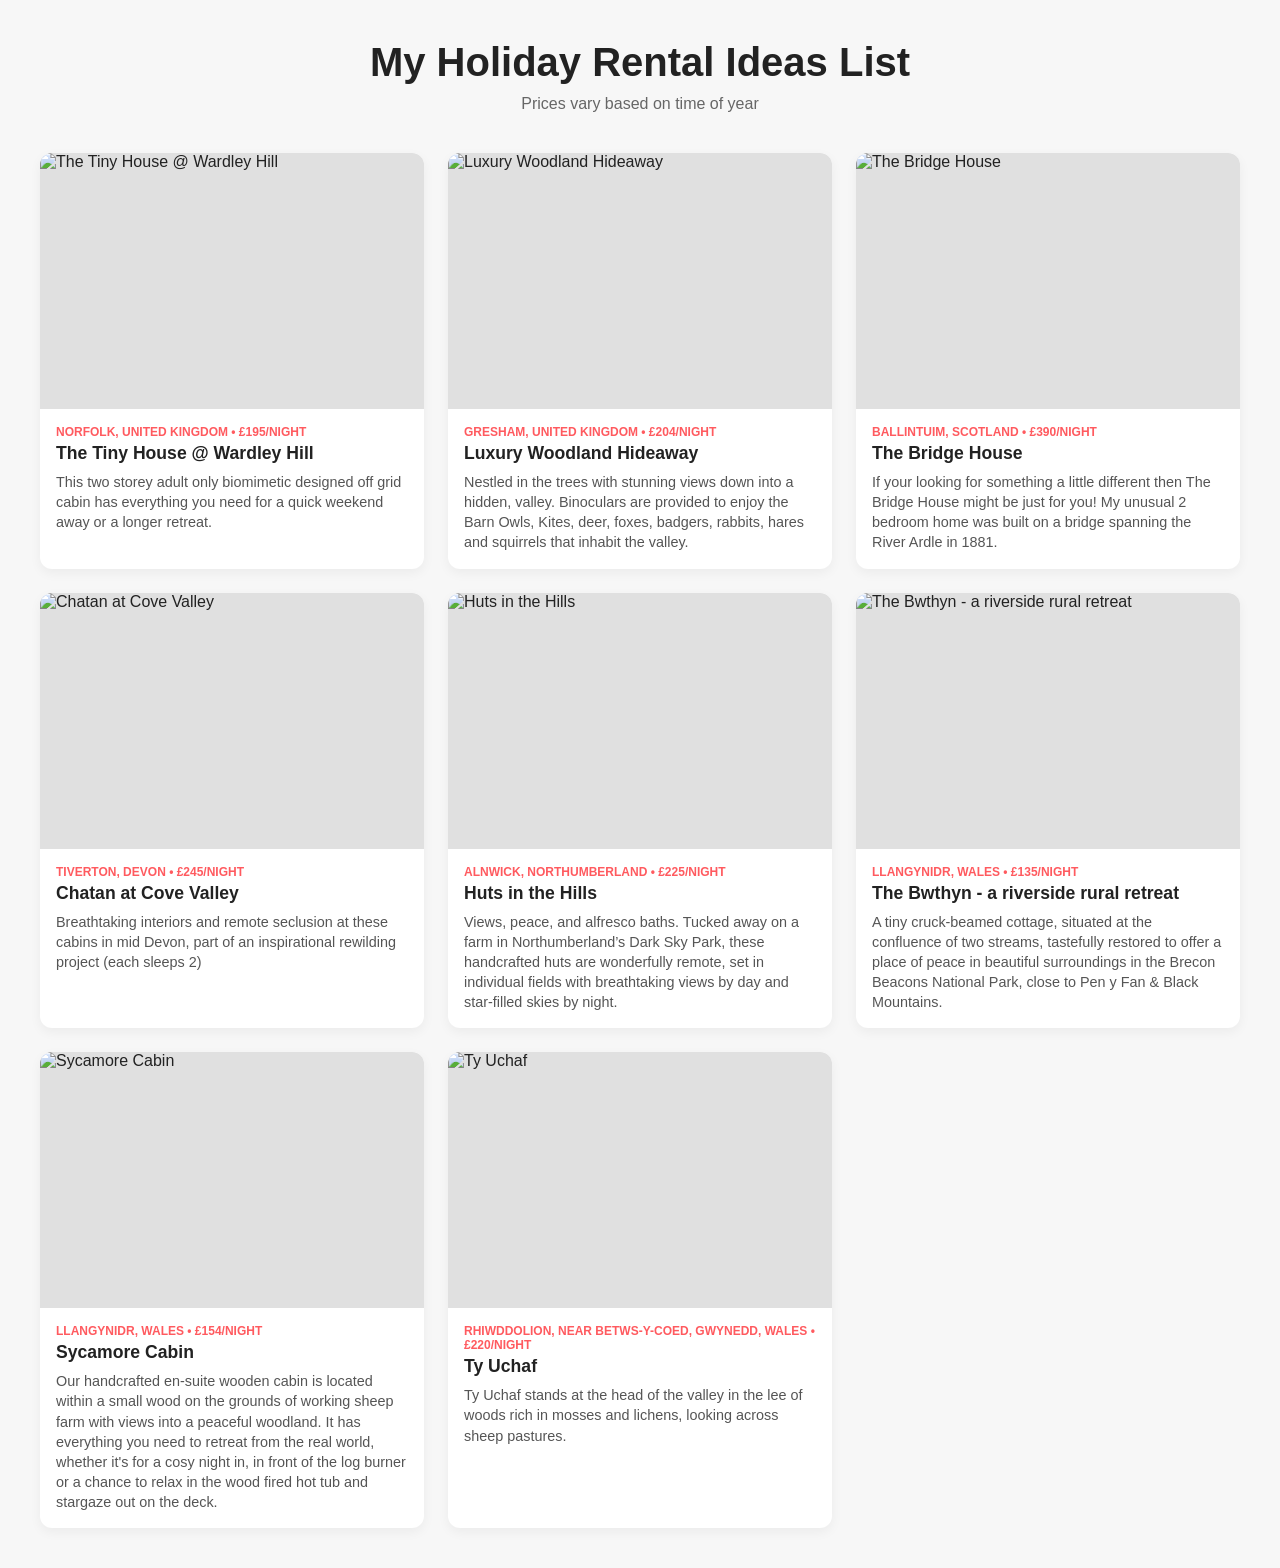
==== holidays/index.html @ b65d3f67 "Update index.html" ====
<!DOCTYPE html>
<html lang="en">
<head>
    <meta charset="UTF-8">
    <meta name="viewport" content="width=device-width, initial-scale=1.0">
    <title>My Airbnb Shortlist</title>
    <style>
        :root {
            --bg-color: #f7f7f7;
            --card-bg: #ffffff;
            --text-color: #222222;
            --accent-color: #FF5A5F;
            --border-radius: 12px;
        }
        body {
            font-family: -apple-system, BlinkMacSystemFont, "Segoe UI", Roboto, sans-serif;
            background-color: var(--bg-color);
            color: var(--text-color);
            margin: 0;
            padding: 40px 20px;
        }
        .container { max-width: 1200px; margin: 0 auto; }
        header { text-align: center; margin-bottom: 40px; }
        h1 { margin: 0 0 10px 0; font-size: 2.5rem; }
        p { color: #666; margin: 0; }
        .grid {
            display: grid;
            grid-template-columns: repeat(auto-fill, minmax(300px, 1fr));
            gap: 24px;
        }
        .card {
            background: var(--card-bg);
            border-radius: var(--border-radius);
            overflow: hidden;
            box-shadow: 0 4px 12px rgba(0,0,0,0.05);
            transition: transform 0.2s ease, box-shadow 0.2s ease;
            text-decoration: none;
            color: inherit;
            display: block;
        }
        .card:hover {
            transform: translateY(-4px);
            box-shadow: 0 6px 18px rgba(0,0,0,0.1);
        }
        .thumbnail-wrapper {
            position: relative;
            width: 100%;
            padding-top: 66.66%;
            background-color: #e0e0e0;
        }
        .thumbnail-wrapper img {
            position: absolute;
            top: 0; left: 0; width: 100%; height: 100%;
            object-fit: cover;
        }
        .card-content { padding: 16px; }
        .tags {
            font-size: 0.75rem;
            text-transform: uppercase;
            font-weight: bold;
            color: var(--accent-color);
            margin-bottom: 4px;
        }
        .title {
            font-size: 1.1rem;
            font-weight: 600;
            margin: 0 0 8px 0;
            white-space: nowrap;
            overflow: hidden;
            text-overflow: ellipsis;
        }
        .notes { font-size: 0.9rem; color: #555; line-height: 1.4; }
    </style>
</head>
<body>

    <div class="container">
        <header>
            <h1>My Holiday Rental Ideas List</h1>
            <p>Prices vary based on time of year</p>
        </header>

        <main class="grid" id="listings-grid"></main>
    </div>

    <script>
        // --- YOUR FLAT DATA FILE ---
        // Just add, remove, or edit items in this list. 
        // Make sure each item has a comma after its closing bracket } except the last one!
        const airbnbData = [
            {
                url: "https://www.airbnb.co.uk/rooms/1152670546658487958",
                thumbnail: "https://a0.muscache.com/im/pictures/hosting/Hosting-1152670546658487958/original/e492aa04-9aa0-4083-b652-ce507f41eae7.jpeg?im_w=960",
                location: "Norfolk, United Kingdom",
                price: "£195",
                title: "The Tiny House @ Wardley Hill",
                notes: "This two storey adult only biomimetic designed off grid cabin has everything you need for a quick weekend away or a longer retreat."
            },
            {
                url: "https://www.airbnb.co.uk/rooms/40396036",
                thumbnail: "https://a0.muscache.com/im/pictures/20b7b9ee-1abe-4ca9-a435-d1a6dd20defb.jpg?im_w=960",
                location: "Gresham, United Kingdom",
                price: "£204",
                title: "Luxury Woodland Hideaway",
                notes: "Nestled in the trees with stunning views down into a hidden, valley. Binoculars are provided to enjoy the Barn Owls, Kites, deer, foxes, badgers, rabbits, hares and squirrels that inhabit the valley."
            },
            {
                url: "https://www.airbnb.co.uk/rooms/29262786",
                thumbnail: "https://a0.muscache.com/im/pictures/66f22255-4ff0-45b2-81e5-49d3cb0b3677.jpg?im_w=960",
                location: "Ballintuim, Scotland",
                price: "£390",
                title: "The Bridge House",
                notes: "If your looking for something a little different then The Bridge House might be just for you! My unusual 2 bedroom home was built on a bridge spanning the River Ardle in 1881."
            },
			{
                url: "https://www.kiphideaways.com/hideaways/chatan/",
                thumbnail: "https://www.kiphideaways.com/wp-content/uploads/2024/03/Chatan11-696x464.jpg",
                location: "Tiverton, Devon",
                price: "£245",
                title: "Chatan at Cove Valley",
                notes: "Breathtaking interiors and remote seclusion at these cabins in mid Devon, part of an inspirational rewilding project (each sleeps 2)"
            },
			{
                url: "https://www.kiphideaways.com/hideaways/huts-in-the-hills/",
                thumbnail: "https://www.kiphideaways.com/wp-content/uploads/2020/04/Hutte-Starry-Skies-Northumberland1-scaled.jpg",
                location: "Alnwick, Northumberland",
                price: "£225",
                title: "Huts in the Hills",
                notes: "Views, peace, and alfresco baths. Tucked away on a farm in Northumberland’s Dark Sky Park, these handcrafted huts are wonderfully remote, set in individual fields with breathtaking views by day and star-filled skies by night."
            },
			{
                url: "https://www.airbnb.co.uk/rooms/25120845",
                thumbnail: "https://a0.muscache.com/im/pictures/airflow/Hosting-25120845/original/772b7b5e-ffbc-4b8d-b349-94dc41810ac0.jpg?im_w=960",
                location: "Llangynidr, Wales",
                price: "£135",
                title: "The Bwthyn - a riverside rural retreat",
                notes: "A tiny cruck-beamed cottage, situated at the confluence of two streams, tastefully restored to offer a place of peace in beautiful surroundings in the Brecon Beacons National Park, close to Pen y Fan & Black Mountains."
            },
			{
                url: "https://www.airbnb.co.uk/rooms/25120845",
                thumbnail: "https://a0.muscache.com/im/pictures/hosting/Hosting-49983026/original/8077a264-79c8-4d69-a186-989de6b2c7d8.jpeg?im_w=1200",
                location: "Llangynidr, Wales",
                price: "£154",
                title: "Sycamore Cabin",
                notes: "Our handcrafted en-suite wooden cabin is located within a small wood on the grounds of working sheep farm with views into a peaceful woodland. It has everything you need to retreat from the real world, whether it's for a cosy night in, in front of the log burner or a chance to relax in the wood fired hot tub and stargaze out on the deck."
            },
			{
                url: "https://www.landmarktrust.org.uk/properties/ty-uchaf",
                thumbnail: "https://www.landmarktrust.org.uk/globalassets/1-aa-new-responsive-site-images/website/properties/p-w/t/ty-uchaf/1200x800/ty-uchaf-ext-from-right-1200x800.jpg?width=512&mode=crop&v=638646746240000000",
                location: "Rhiwddolion, near Betws-y-coed, Gwynedd, Wales",
                price: "£220",
                title: "Ty Uchaf",
                notes: "Ty Uchaf stands at the head of the valley in the lee of woods rich in mosses and lichens, looking across sheep pastures. "
            }
        ];

        // --- THE ENGINE ---
        // This function automatically loops through your data and builds the HTML
        function renderListings() {
            const grid = document.getElementById('listings-grid');
            grid.innerHTML = ''; // Clear existing content

            airbnbData.forEach(item => {
                const card = document.createElement('a');
                card.href = item.url;
                card.target = '_blank';
                card.className = 'card';

                card.innerHTML = `
                    <div class="thumbnail-wrapper">
                        <img src="${item.thumbnail}" alt="${item.title}">
                    </div>
                    <div class="card-content">
                        <div class="tags">${item.location} • ${item.price}/night</div>
                        <div class="title">${item.title}</div>
                        <div class="notes">${item.notes}</div>
                    </div>
                `;
                grid.appendChild(card);
            });
        }

        // Run the function when the page loads
        window.onload = renderListings;
    </script>

</body>
</html>
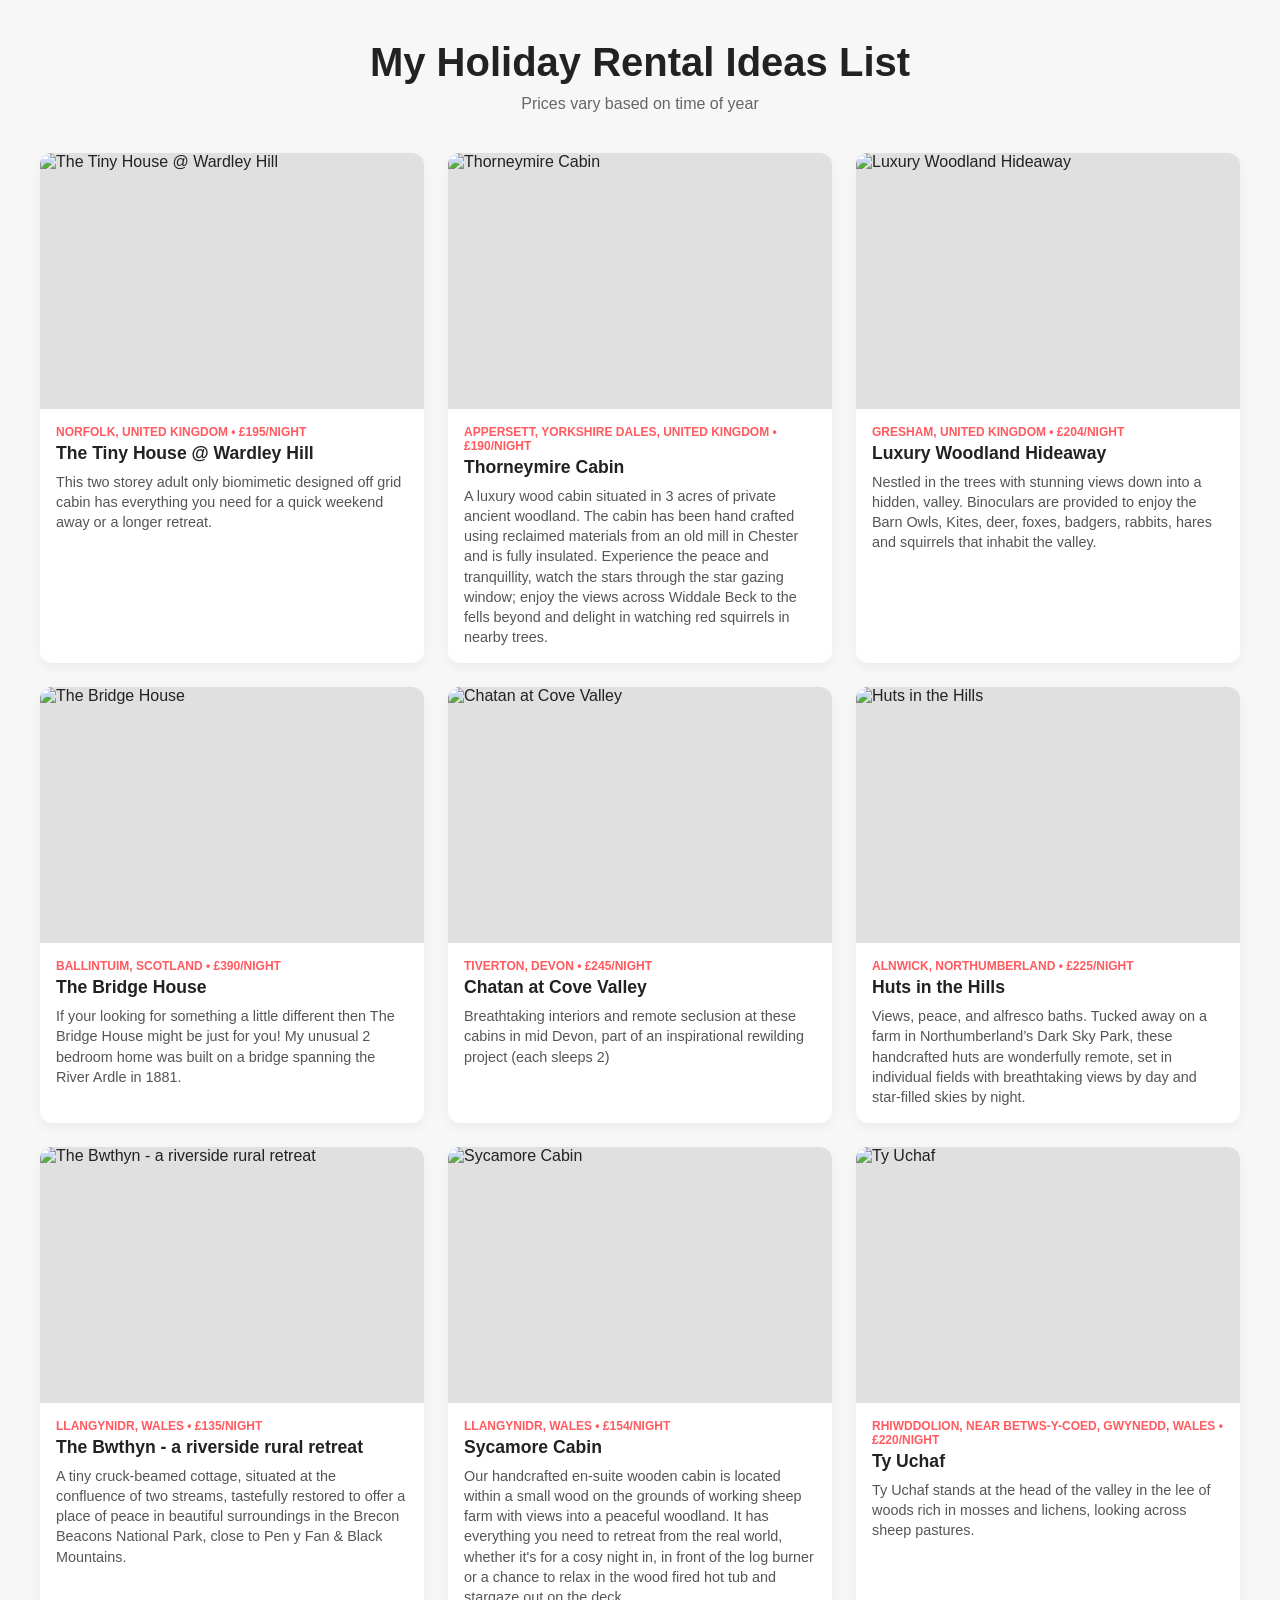
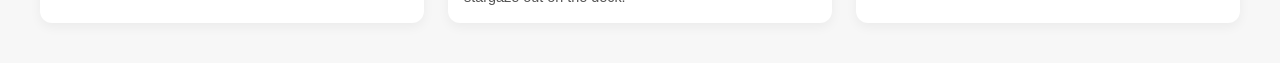
==== commit bdfe0f75: "Update index.html" ====
--- a/holidays/index.html
+++ b/holidays/index.html
@@ -95,6 +95,14 @@
                 price: "£195",
                 title: "The Tiny House @ Wardley Hill",
                 notes: "This two storey adult only biomimetic designed off grid cabin has everything you need for a quick weekend away or a longer retreat."
+            },       
+			{
+                url: "https://www.airbnb.co.uk/rooms/779654373416085913",
+                thumbnail: "https://a0.muscache.com/im/pictures/miso/Hosting-779654373416085913/original/16fdb6f1-e960-4536-8cd8-094294a1f4b9.jpeg?im_w=720",
+                location: "Appersett, Yorkshire Dales, United Kingdom",
+                price: "£190",
+                title: "Thorneymire Cabin",
+                notes: "A luxury wood cabin situated in 3 acres of private ancient woodland. The cabin has been hand crafted using reclaimed materials from an old mill in Chester and is fully insulated. Experience the peace and tranquillity, watch the stars through the star gazing window; enjoy the views across Widdale Beck to the fells beyond and delight in watching red squirrels in nearby trees."
             },
             {
                 url: "https://www.airbnb.co.uk/rooms/40396036",
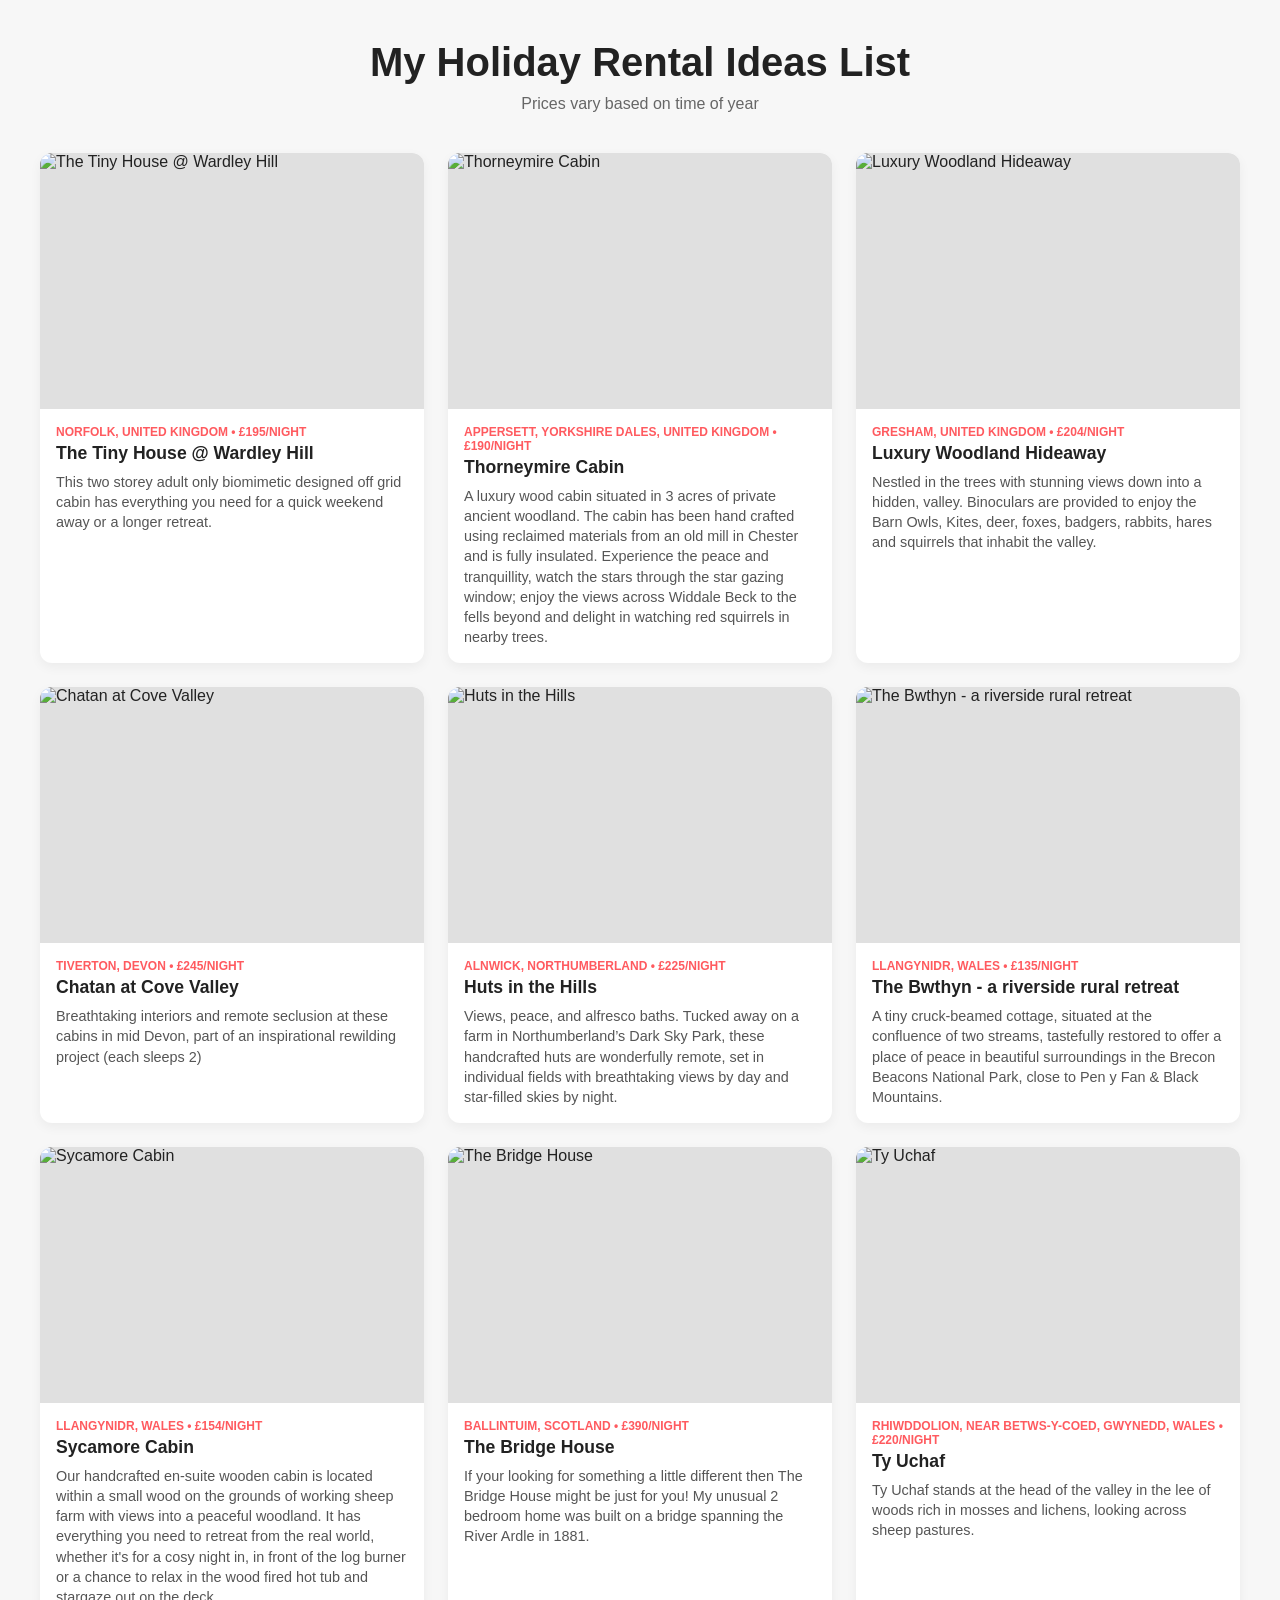
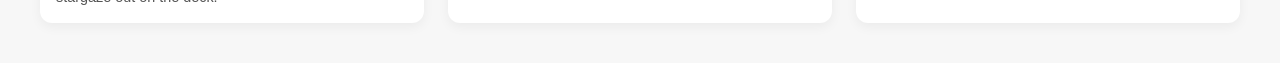
==== commit db928479: "Update index.html" ====
--- a/holidays/index.html
+++ b/holidays/index.html
@@ -112,14 +112,6 @@
                 title: "Luxury Woodland Hideaway",
                 notes: "Nestled in the trees with stunning views down into a hidden, valley. Binoculars are provided to enjoy the Barn Owls, Kites, deer, foxes, badgers, rabbits, hares and squirrels that inhabit the valley."
             },
-            {
-                url: "https://www.airbnb.co.uk/rooms/29262786",
-                thumbnail: "https://a0.muscache.com/im/pictures/66f22255-4ff0-45b2-81e5-49d3cb0b3677.jpg?im_w=960",
-                location: "Ballintuim, Scotland",
-                price: "£390",
-                title: "The Bridge House",
-                notes: "If your looking for something a little different then The Bridge House might be just for you! My unusual 2 bedroom home was built on a bridge spanning the River Ardle in 1881."
-            },
 			{
                 url: "https://www.kiphideaways.com/hideaways/chatan/",
                 thumbnail: "https://www.kiphideaways.com/wp-content/uploads/2024/03/Chatan11-696x464.jpg",
@@ -151,6 +143,14 @@
                 price: "£154",
                 title: "Sycamore Cabin",
                 notes: "Our handcrafted en-suite wooden cabin is located within a small wood on the grounds of working sheep farm with views into a peaceful woodland. It has everything you need to retreat from the real world, whether it's for a cosy night in, in front of the log burner or a chance to relax in the wood fired hot tub and stargaze out on the deck."
+            },            
+			{
+                url: "https://www.airbnb.co.uk/rooms/29262786",
+                thumbnail: "https://a0.muscache.com/im/pictures/66f22255-4ff0-45b2-81e5-49d3cb0b3677.jpg?im_w=960",
+                location: "Ballintuim, Scotland",
+                price: "£390",
+                title: "The Bridge House",
+                notes: "If your looking for something a little different then The Bridge House might be just for you! My unusual 2 bedroom home was built on a bridge spanning the River Ardle in 1881."
             },
 			{
                 url: "https://www.landmarktrust.org.uk/properties/ty-uchaf",
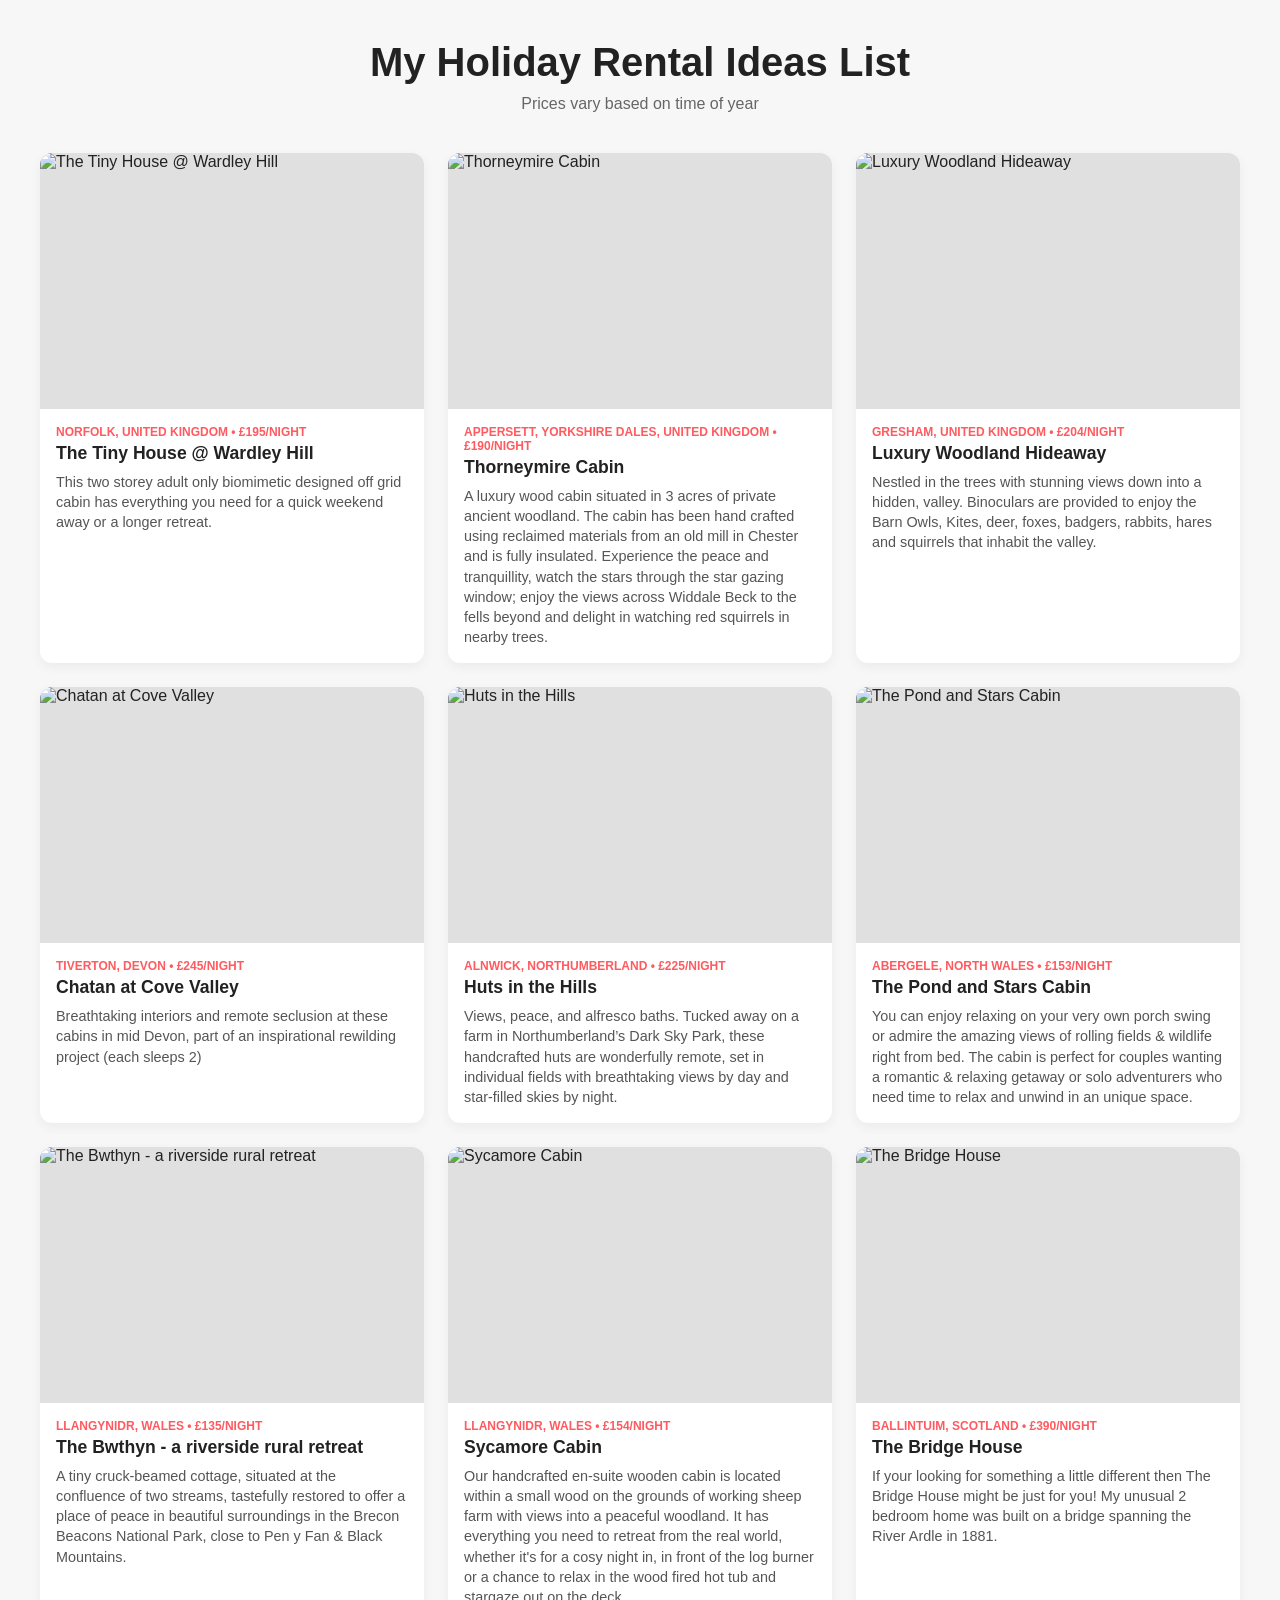
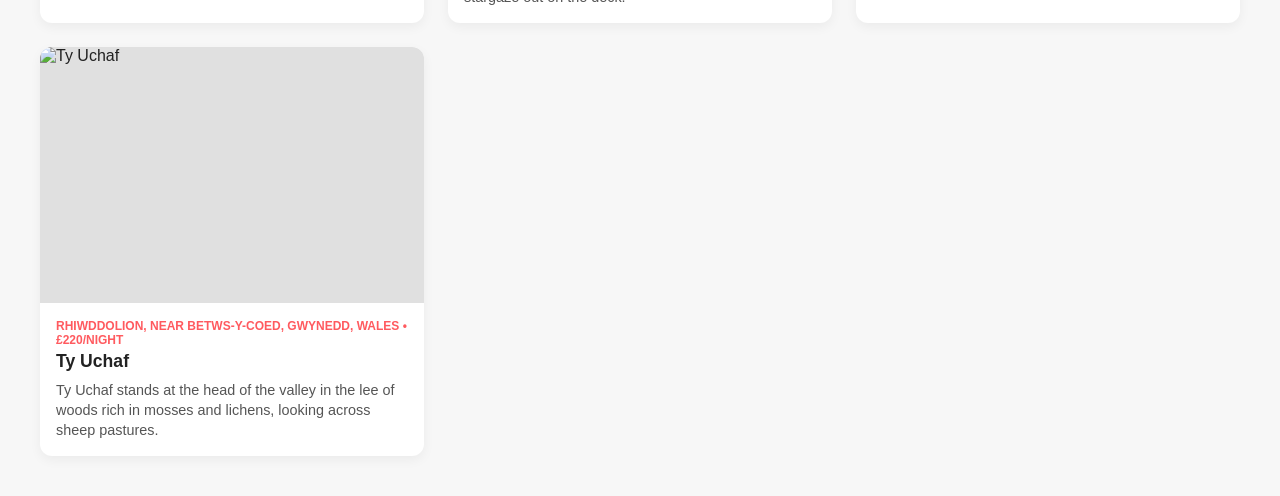
==== commit 78f32442: "Update index.html" ====
--- a/holidays/index.html
+++ b/holidays/index.html
@@ -127,6 +127,14 @@
                 price: "£225",
                 title: "Huts in the Hills",
                 notes: "Views, peace, and alfresco baths. Tucked away on a farm in Northumberland’s Dark Sky Park, these handcrafted huts are wonderfully remote, set in individual fields with breathtaking views by day and star-filled skies by night."
+            },		
+			{
+                url: "https://www.airbnb.co.uk/rooms/37823259",
+                thumbnail: "https://a0.muscache.com/im/pictures/72f665b3-df4a-4f7a-a5ff-94fcc9289cc3.jpg?im_w=1440",
+                location: "Abergele, North Wales",
+                price: "£153",
+                title: "The Pond and Stars Cabin",
+                notes: "You can enjoy relaxing on your very own porch swing or admire the amazing views of rolling fields & wildlife right from bed. The cabin is perfect for couples wanting a romantic & relaxing getaway or solo adventurers who need time to relax and unwind in an unique space."
             },
 			{
                 url: "https://www.airbnb.co.uk/rooms/25120845",
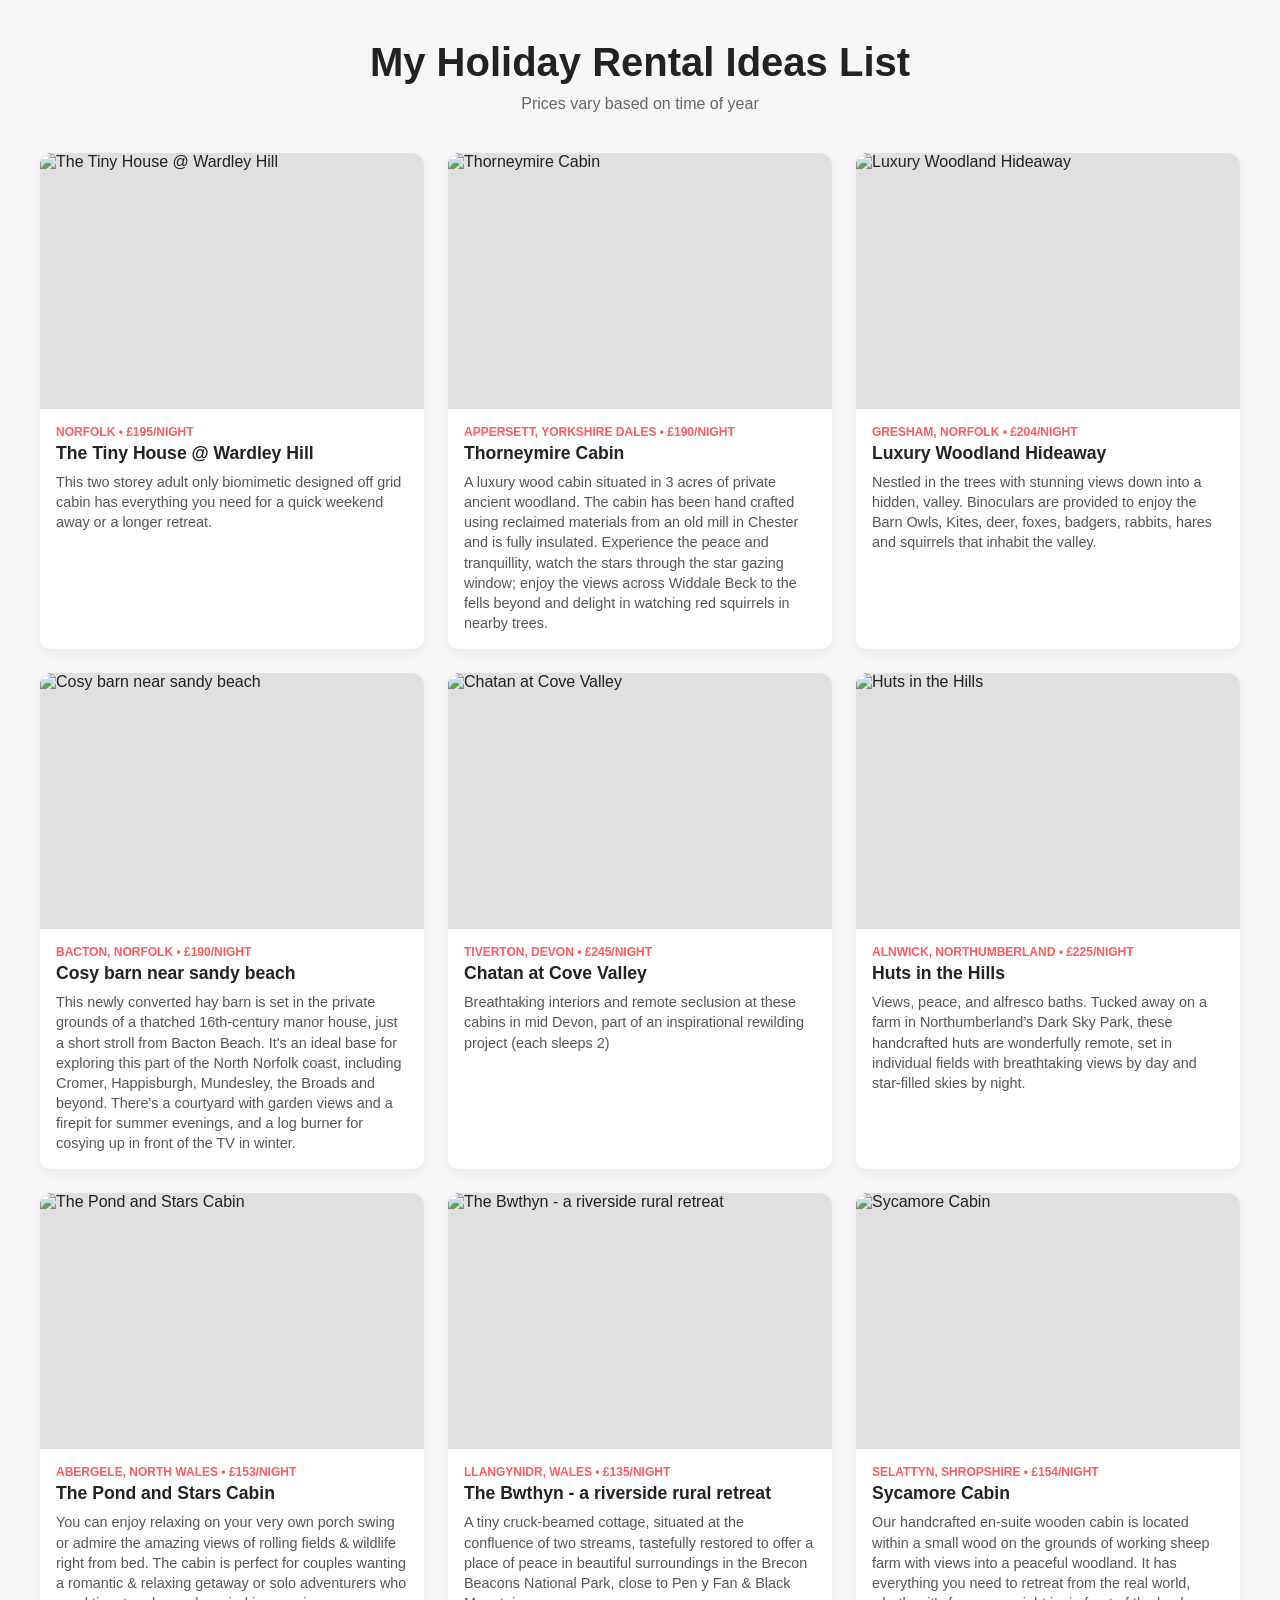
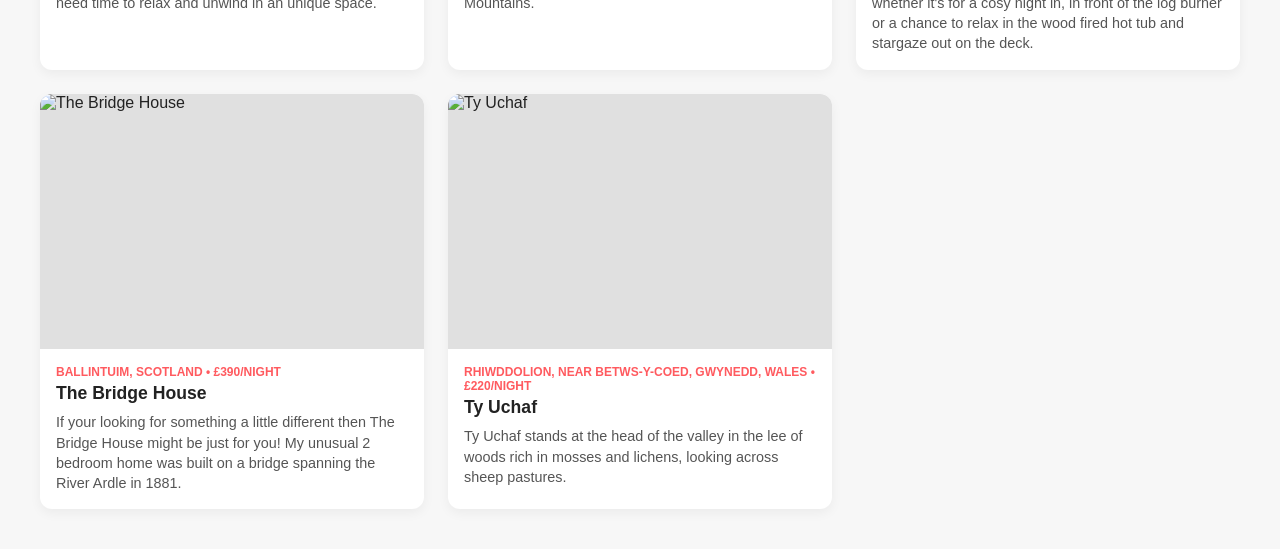
==== commit cf8134d6: "Update index.html" ====
--- a/holidays/index.html
+++ b/holidays/index.html
@@ -91,7 +91,7 @@
             {
                 url: "https://www.airbnb.co.uk/rooms/1152670546658487958",
                 thumbnail: "https://a0.muscache.com/im/pictures/hosting/Hosting-1152670546658487958/original/e492aa04-9aa0-4083-b652-ce507f41eae7.jpeg?im_w=960",
-                location: "Norfolk, United Kingdom",
+                location: "Norfolk",
                 price: "£195",
                 title: "The Tiny House @ Wardley Hill",
                 notes: "This two storey adult only biomimetic designed off grid cabin has everything you need for a quick weekend away or a longer retreat."
@@ -99,7 +99,7 @@
 			{
                 url: "https://www.airbnb.co.uk/rooms/779654373416085913",
                 thumbnail: "https://a0.muscache.com/im/pictures/miso/Hosting-779654373416085913/original/16fdb6f1-e960-4536-8cd8-094294a1f4b9.jpeg?im_w=720",
-                location: "Appersett, Yorkshire Dales, United Kingdom",
+                location: "Appersett, Yorkshire Dales",
                 price: "£190",
                 title: "Thorneymire Cabin",
                 notes: "A luxury wood cabin situated in 3 acres of private ancient woodland. The cabin has been hand crafted using reclaimed materials from an old mill in Chester and is fully insulated. Experience the peace and tranquillity, watch the stars through the star gazing window; enjoy the views across Widdale Beck to the fells beyond and delight in watching red squirrels in nearby trees."
@@ -107,10 +107,17 @@
             {
                 url: "https://www.airbnb.co.uk/rooms/40396036",
                 thumbnail: "https://a0.muscache.com/im/pictures/20b7b9ee-1abe-4ca9-a435-d1a6dd20defb.jpg?im_w=960",
-                location: "Gresham, United Kingdom",
+                location: "Gresham, Norfolk",
                 price: "£204",
                 title: "Luxury Woodland Hideaway",
                 notes: "Nestled in the trees with stunning views down into a hidden, valley. Binoculars are provided to enjoy the Barn Owls, Kites, deer, foxes, badgers, rabbits, hares and squirrels that inhabit the valley."
+            },            {
+                url: "https://www.airbnb.co.uk/rooms/1033982689219261750",
+                thumbnail: "https://a0.muscache.com/im/pictures/hosting/Hosting-1033982689219261750/original/bcb1d72e-3d99-45c5-84fb-109e3849681d.jpeg?im_w=1200",
+                location: "Bacton, Norfolk",
+                price: "£190",
+                title: "Cosy barn near sandy beach",
+                notes: "This newly converted hay barn is set in the private grounds of a thatched 16th-century manor house, just a short stroll from Bacton Beach. It's an ideal base for exploring this part of the North Norfolk coast, including Cromer, Happisburgh, Mundesley, the Broads and beyond. There's a courtyard with garden views and a firepit for summer evenings, and a log burner for cosying up in front of the TV in winter. "
             },
 			{
                 url: "https://www.kiphideaways.com/hideaways/chatan/",
@@ -145,9 +152,9 @@
                 notes: "A tiny cruck-beamed cottage, situated at the confluence of two streams, tastefully restored to offer a place of peace in beautiful surroundings in the Brecon Beacons National Park, close to Pen y Fan & Black Mountains."
             },
 			{
-                url: "https://www.airbnb.co.uk/rooms/25120845",
+                url: "https://www.airbnb.co.uk/rooms/49983026",
                 thumbnail: "https://a0.muscache.com/im/pictures/hosting/Hosting-49983026/original/8077a264-79c8-4d69-a186-989de6b2c7d8.jpeg?im_w=1200",
-                location: "Llangynidr, Wales",
+                location: " Selattyn, Shropshire",
                 price: "£154",
                 title: "Sycamore Cabin",
                 notes: "Our handcrafted en-suite wooden cabin is located within a small wood on the grounds of working sheep farm with views into a peaceful woodland. It has everything you need to retreat from the real world, whether it's for a cosy night in, in front of the log burner or a chance to relax in the wood fired hot tub and stargaze out on the deck."
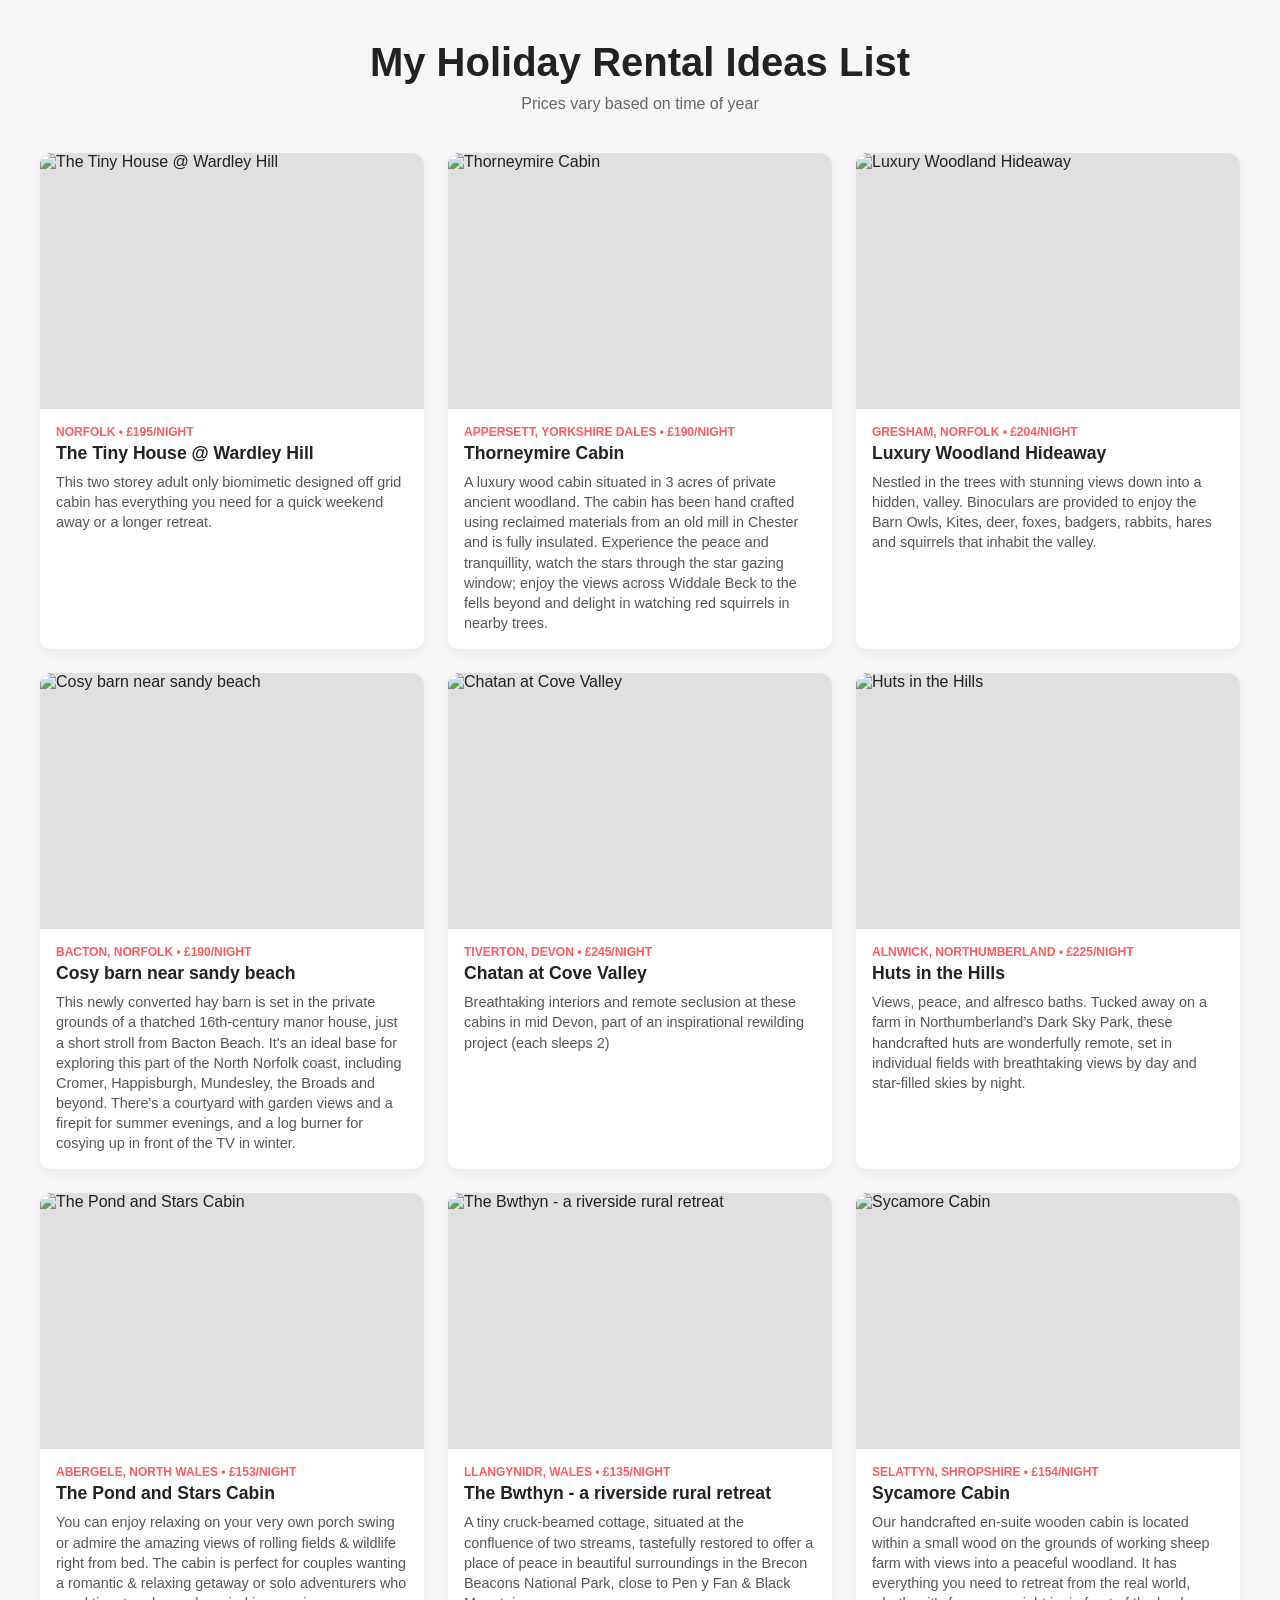
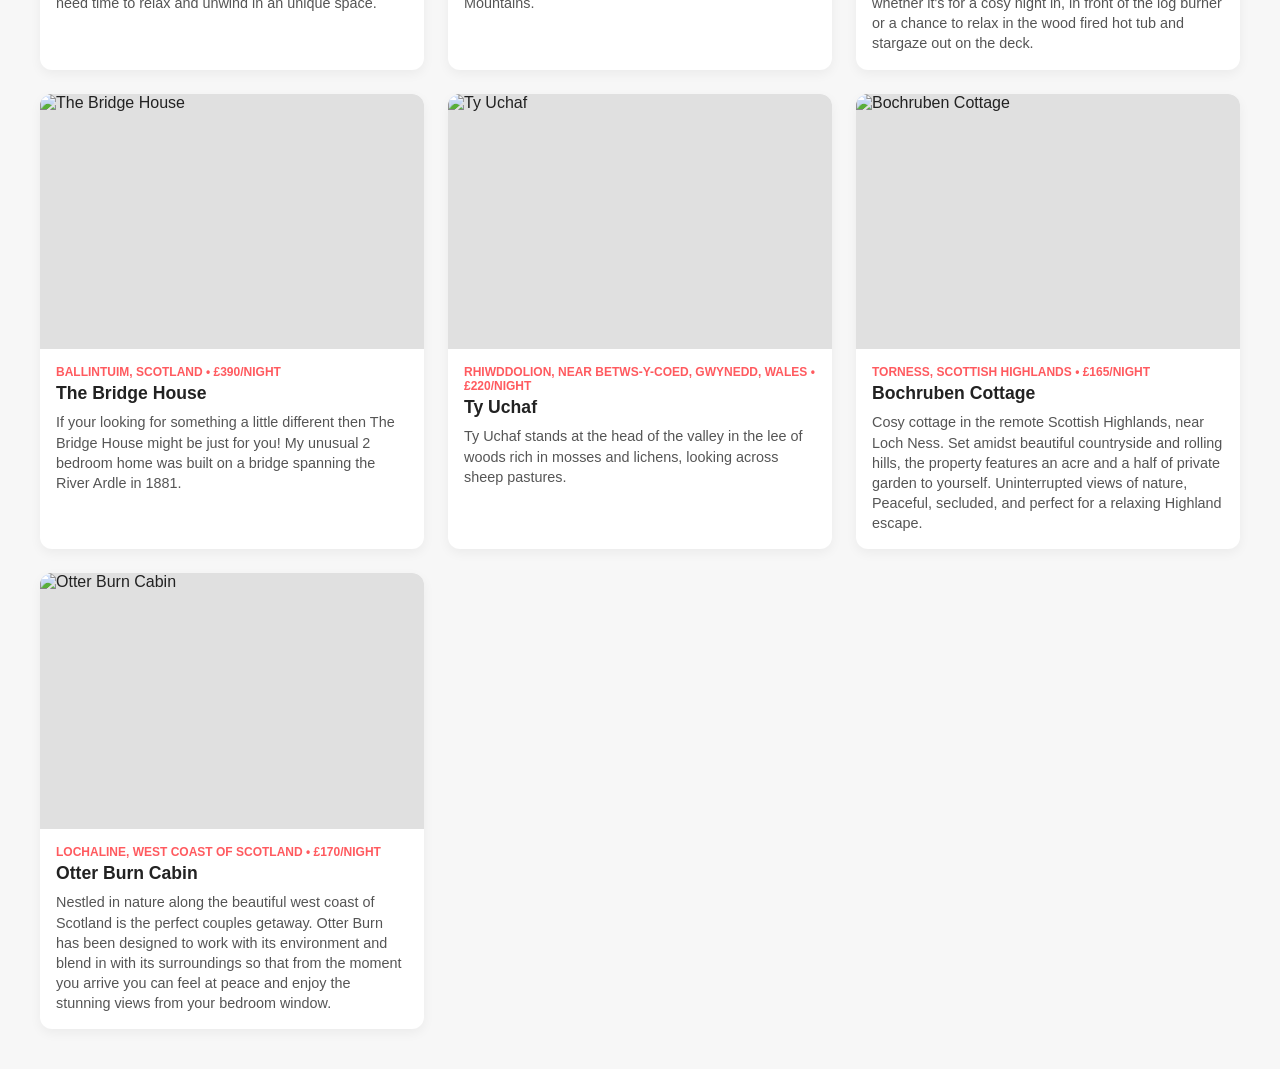
==== commit a8c15302: "Update index.html" ====
--- a/holidays/index.html
+++ b/holidays/index.html
@@ -3,7 +3,7 @@
 <head>
     <meta charset="UTF-8">
     <meta name="viewport" content="width=device-width, initial-scale=1.0">
-    <title>My Airbnb Shortlist</title>
+    <title>My Holiday Home Shortlist</title>
     <style>
         :root {
             --bg-color: #f7f7f7;
@@ -174,9 +174,33 @@
                 price: "£220",
                 title: "Ty Uchaf",
                 notes: "Ty Uchaf stands at the head of the valley in the lee of woods rich in mosses and lichens, looking across sheep pastures. "
+            },
+			{
+                url: "https://www.airbnb.co.uk/rooms/1589177383314801350",
+                thumbnail: "https://a0.muscache.com/im/pictures/hosting/Hosting-1589177383314801350/original/f9003ccc-7ff2-46f2-ac6e-abc0b894be42.png?im_w=1200",
+                location: "Torness, Scottish Highlands",
+                price: "£165",
+                title: "Bochruben Cottage",
+                notes: "Cosy cottage in the remote Scottish Highlands, near Loch Ness. Set amidst beautiful countryside and rolling hills, the property features an acre and a half of private garden to yourself.  Uninterrupted views of nature, Peaceful, secluded, and perfect for a relaxing Highland escape."
+            },
+			{
+                url: "https://www.airbnb.co.uk/rooms/54225128",
+                thumbnail: "https://a0.muscache.com/im/pictures/a940ef8c-c072-40d8-83a3-186d08a3811a.jpg?im_w=1440",
+                location: "Lochaline, West coast of Scotland",
+                price: "£170",
+                title: "Otter Burn Cabin",
+                notes: "Nestled in nature along the beautiful west coast of Scotland is the perfect couples getaway. Otter Burn has been designed to work with its environment and blend in with its surroundings so that from the moment you arrive you can feel at peace and enjoy the stunning views from your bedroom window."
             }
         ];
-
+        /*
+   		{
+                url: "",
+                thumbnail: "",
+                location: "",
+                price: "£",
+                title: "",
+                notes: ""
+         }*/
         // --- THE ENGINE ---
         // This function automatically loops through your data and builds the HTML
         function renderListings() {
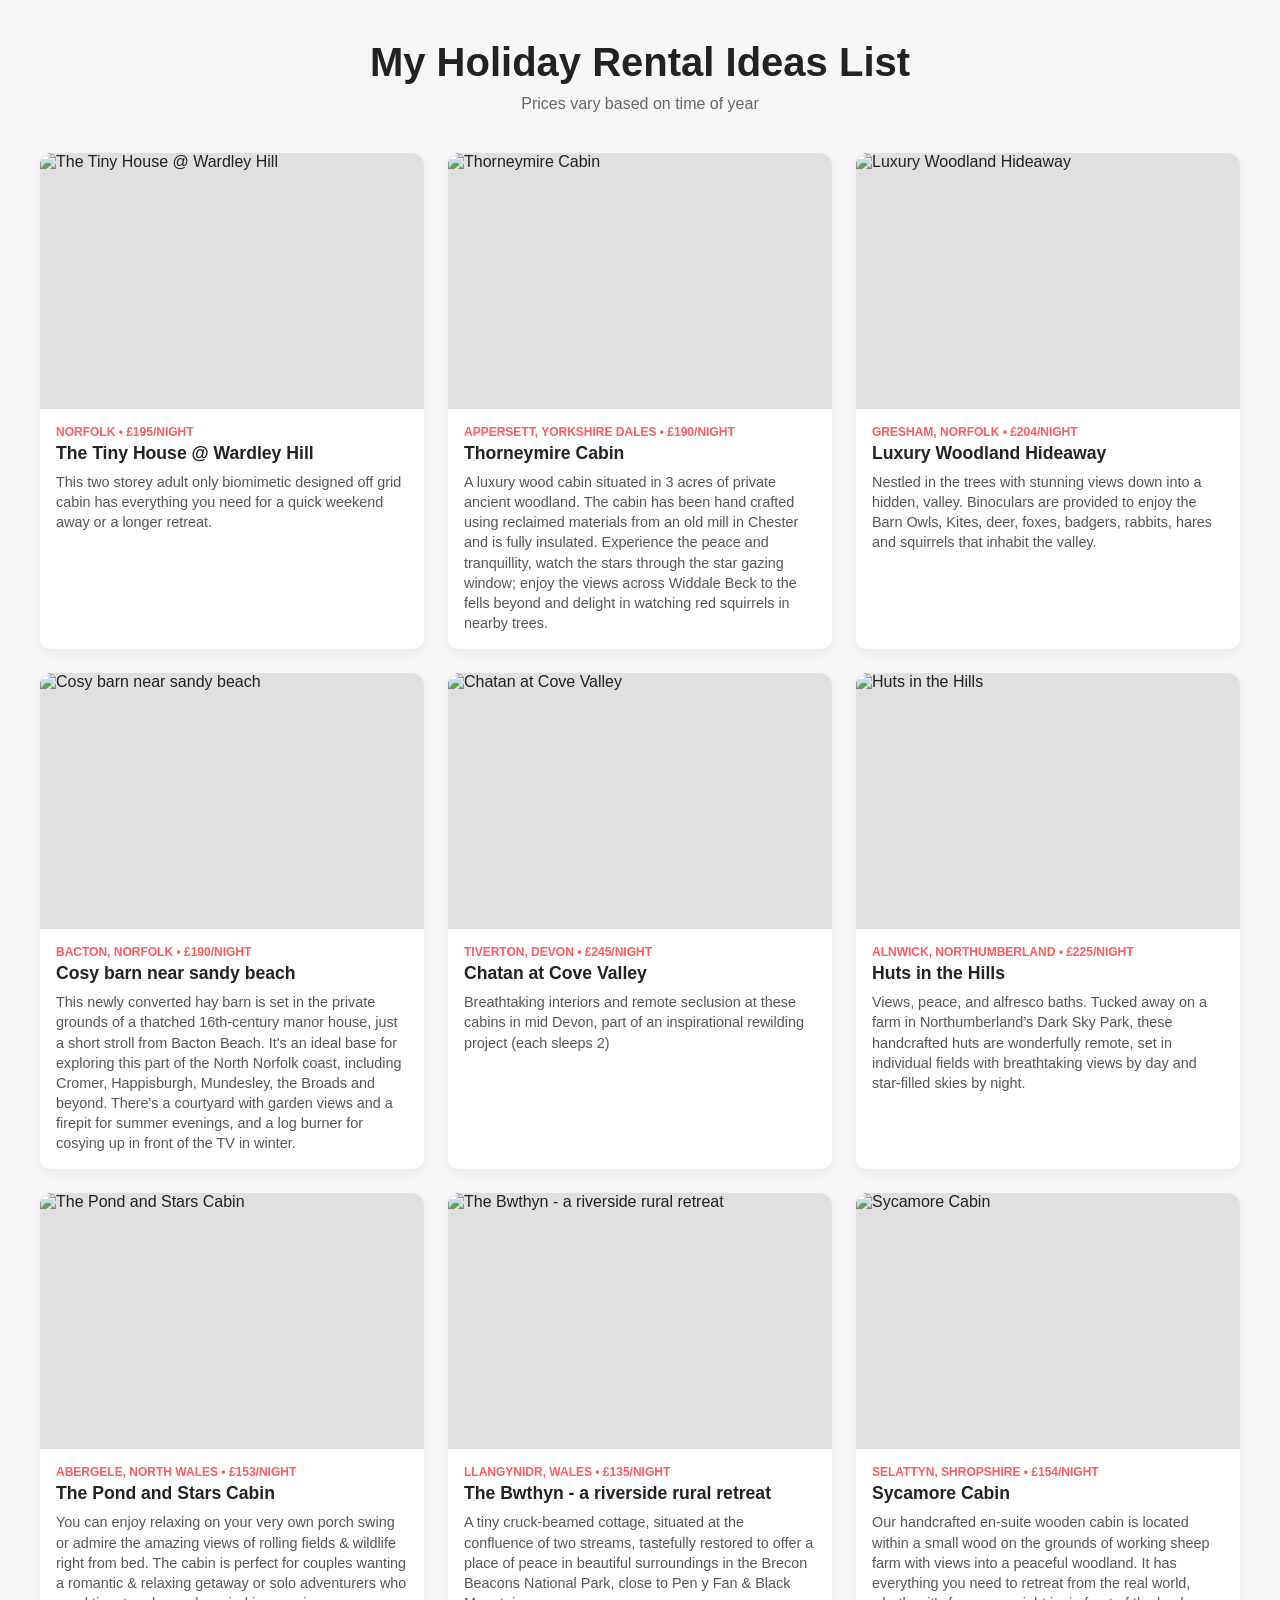
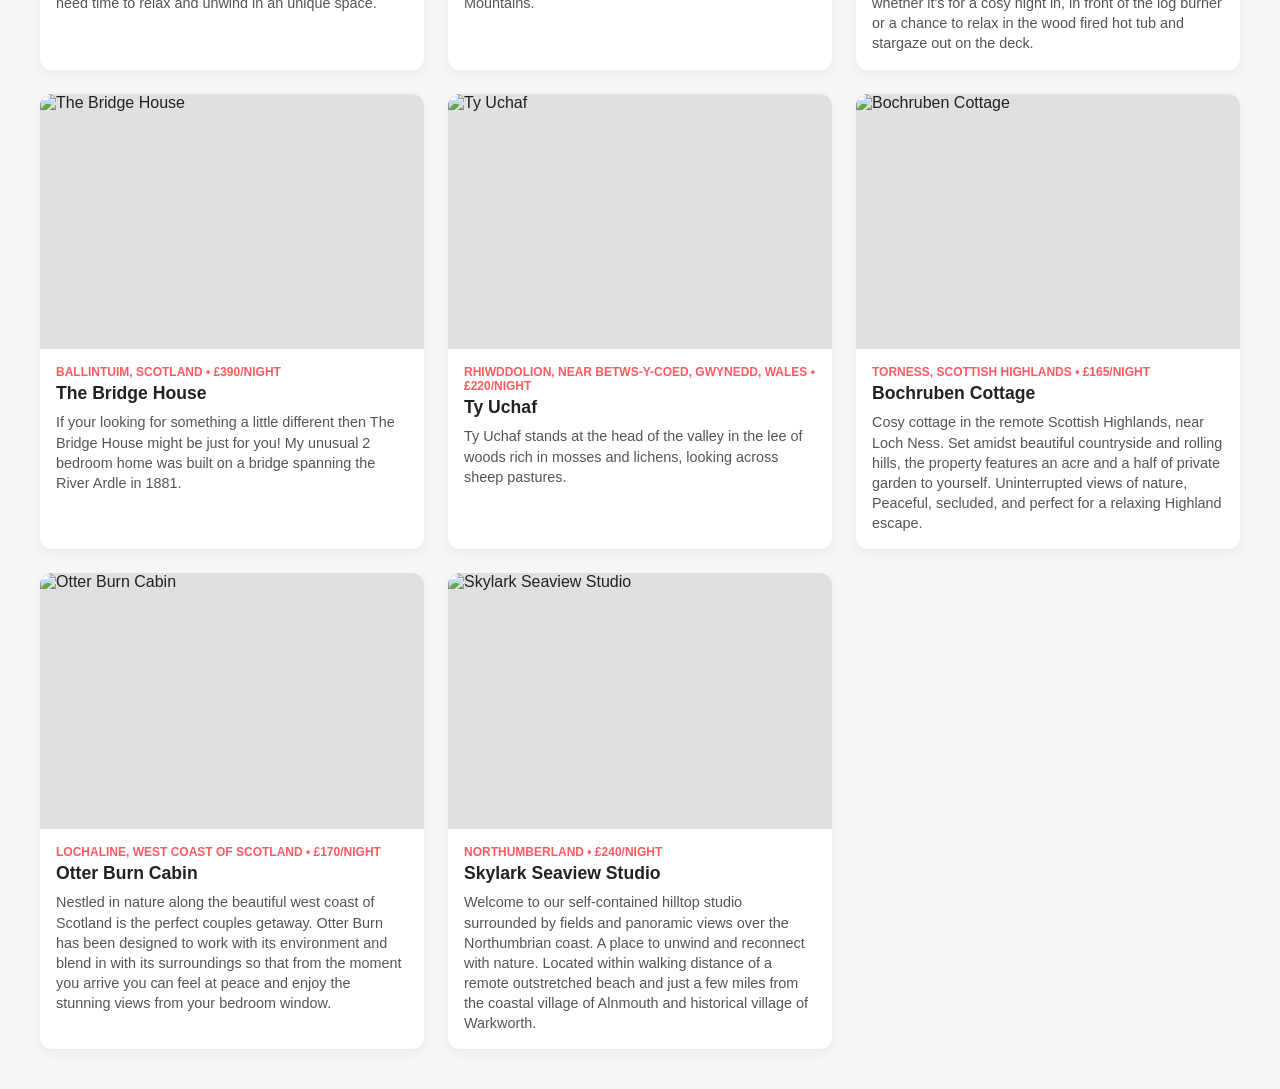
==== commit 805c8cfa: "Updated properties" ====
--- a/holidays/index.html
+++ b/holidays/index.html
@@ -190,6 +190,14 @@
                 price: "£170",
                 title: "Otter Burn Cabin",
                 notes: "Nestled in nature along the beautiful west coast of Scotland is the perfect couples getaway. Otter Burn has been designed to work with its environment and blend in with its surroundings so that from the moment you arrive you can feel at peace and enjoy the stunning views from your bedroom window."
+            },
+			{
+                url: "https://www.airbnb.co.uk/rooms/822187541857958790",
+                thumbnail: "https://a0.muscache.com/im/pictures/f4450e0c-57d7-45c4-8cd3-beb82358a0f9.jpg?im_w=1200",
+                location: "Northumberland",
+                price: "£240",
+                title: "Skylark Seaview Studio",
+                notes: "Welcome to our self-contained hilltop studio surrounded by fields and panoramic views over the Northumbrian coast. A place to unwind and reconnect with nature. Located within walking distance of a remote outstretched beach and just a few miles from the coastal village of  Alnmouth and historical village of Warkworth."
             }
         ];
         /*
